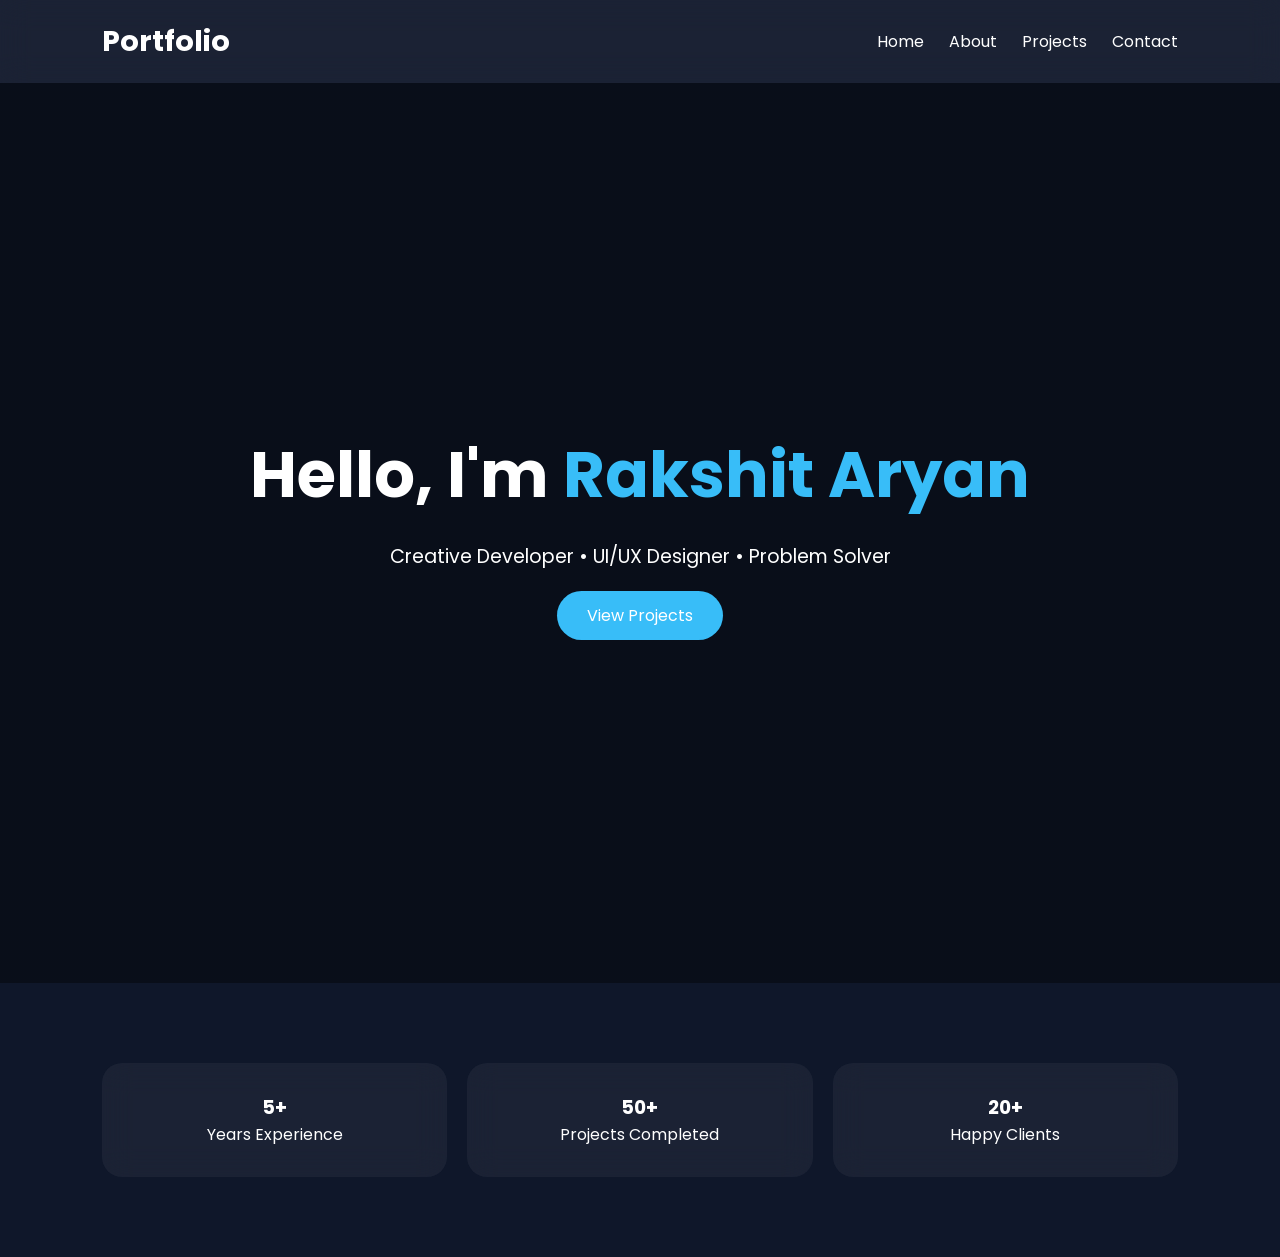
==== index.html @ 7a0fcf15 "Initial portfolio website" ====
<!DOCTYPE html>
<html lang="en">
<head>
    <meta charset="UTF-8">
    <meta name="viewport" content="width=device-width, initial-scale=1.0">
    <title>John Doe | Portfolio</title>
    <link rel="stylesheet" href="style.css">
    <link rel="preconnect" href="https://fonts.googleapis.com">
    <link href="https://fonts.googleapis.com/css2?family=Poppins:wght@300;400;500;600;700&display=swap" rel="stylesheet">
</head>

<body>

<header>
    <nav class="navbar">
        <div class="logo">Portfolio</div>

        <ul class="nav-links">
            <li><a href="index.html">Home</a></li>
            <li><a href="about.html">About</a></li>
            <li><a href="projects.html">Projects</a></li>
            <li><a href="contact.html">Contact</a></li>
        </ul>

        <div class="hamburger">
            <span></span>
            <span></span>
            <span></span>
        </div>
    </nav>
</header>

<section class="hero">
    <div class="hero-content">
        <h1>Hello, I'm <span>Rakshit Aryan</span></h1>
        <p>Creative Developer • UI/UX Designer • Problem Solver</p>
        <a href="projects.html" class="btn">View Projects</a>
    </div>
</section>

<section class="highlights">
    <div class="card">
        <h3>5+</h3>
        <p>Years Experience</p>
    </div>

    <div class="card">
        <h3>50+</h3>
        <p>Projects Completed</p>
    </div>

    <div class="card">
        <h3>20+</h3>
        <p>Happy Clients</p>
    </div>
</section>

<script src="script.js"></script>
</body>
</html>
---- style.css ----
*{
    margin:0;
    padding:0;
    box-sizing:border-box;
    font-family:'Poppins',sans-serif;
}

body{
    background:#0f172a;
    color:white;
}

.navbar{
    display:flex;
    justify-content:space-between;
    align-items:center;
    padding:20px 8%;
    background:rgba(255,255,255,0.05);
    backdrop-filter:blur(15px);
    position:sticky;
    top:0;
}

.logo{
    font-size:1.8rem;
    font-weight:700;
}

.nav-links{
    display:flex;
    list-style:none;
    gap:25px;
}

.nav-links a{
    text-decoration:none;
    color:white;
    transition:.3s;
}

.nav-links a:hover{
    color:#38bdf8;
}

.hero{
    height:100vh;
    display:flex;
    justify-content:center;
    align-items:center;
    text-align:center;
    padding:20px;
    background:
            linear-gradient(rgba(0,0,0,.4),rgba(0,0,0,.4)),
            url("https://images.unsplash.com/photo-1498050108023-c5249f4df085");
    background-size:cover;
    background-position:center;
}

.hero h1{
    font-size:4rem;
}

.hero span{
    color:#38bdf8;
}

.hero p{
    margin:20px 0;
    font-size:1.2rem;
}

.btn{
    display:inline-block;
    padding:12px 30px;
    background:#38bdf8;
    color:white;
    border-radius:30px;
    text-decoration:none;
    transition:.3s;
}

.btn:hover{
    transform:translateY(-3px);
}

.highlights{
    display:grid;
    grid-template-columns:repeat(auto-fit,minmax(250px,1fr));
    gap:20px;
    padding:80px 8%;
}

.card{
    background:rgba(255,255,255,.05);
    padding:30px;
    border-radius:20px;
    text-align:center;
    backdrop-filter:blur(15px);
}

.page-section{
    padding:100px 8%;
}

.about-container{
    display:grid;
    grid-template-columns:repeat(auto-fit,minmax(300px,1fr));
    gap:40px;
    margin-top:40px;
}

.projects-grid{
    display:grid;
    grid-template-columns:repeat(auto-fit,minmax(300px,1fr));
    gap:25px;
    margin-top:40px;
}

.project-card{
    background:rgba(255,255,255,.05);
    padding:30px;
    border-radius:20px;
    transition:.3s;
}

.project-card:hover{
    transform:translateY(-10px);
}

.contact-form{
    max-width:600px;
    margin:auto;
    display:flex;
    flex-direction:column;
    gap:20px;
}

.contact-form input,
.contact-form textarea{
    padding:15px;
    border:none;
    border-radius:10px;
    outline:none;
}

.contact-form textarea{
    height:150px;
    resize:none;
}

.hamburger{
    display:none;
    flex-direction:column;
    cursor:pointer;
    gap:5px;
}

.hamburger span{
    width:25px;
    height:3px;
    background:white;
}

@media(max-width:768px){

    .nav-links{
        display:none;
    }

    .hamburger{
        display:flex;
    }

    .hero h1{
        font-size:2.5rem;
    }
}
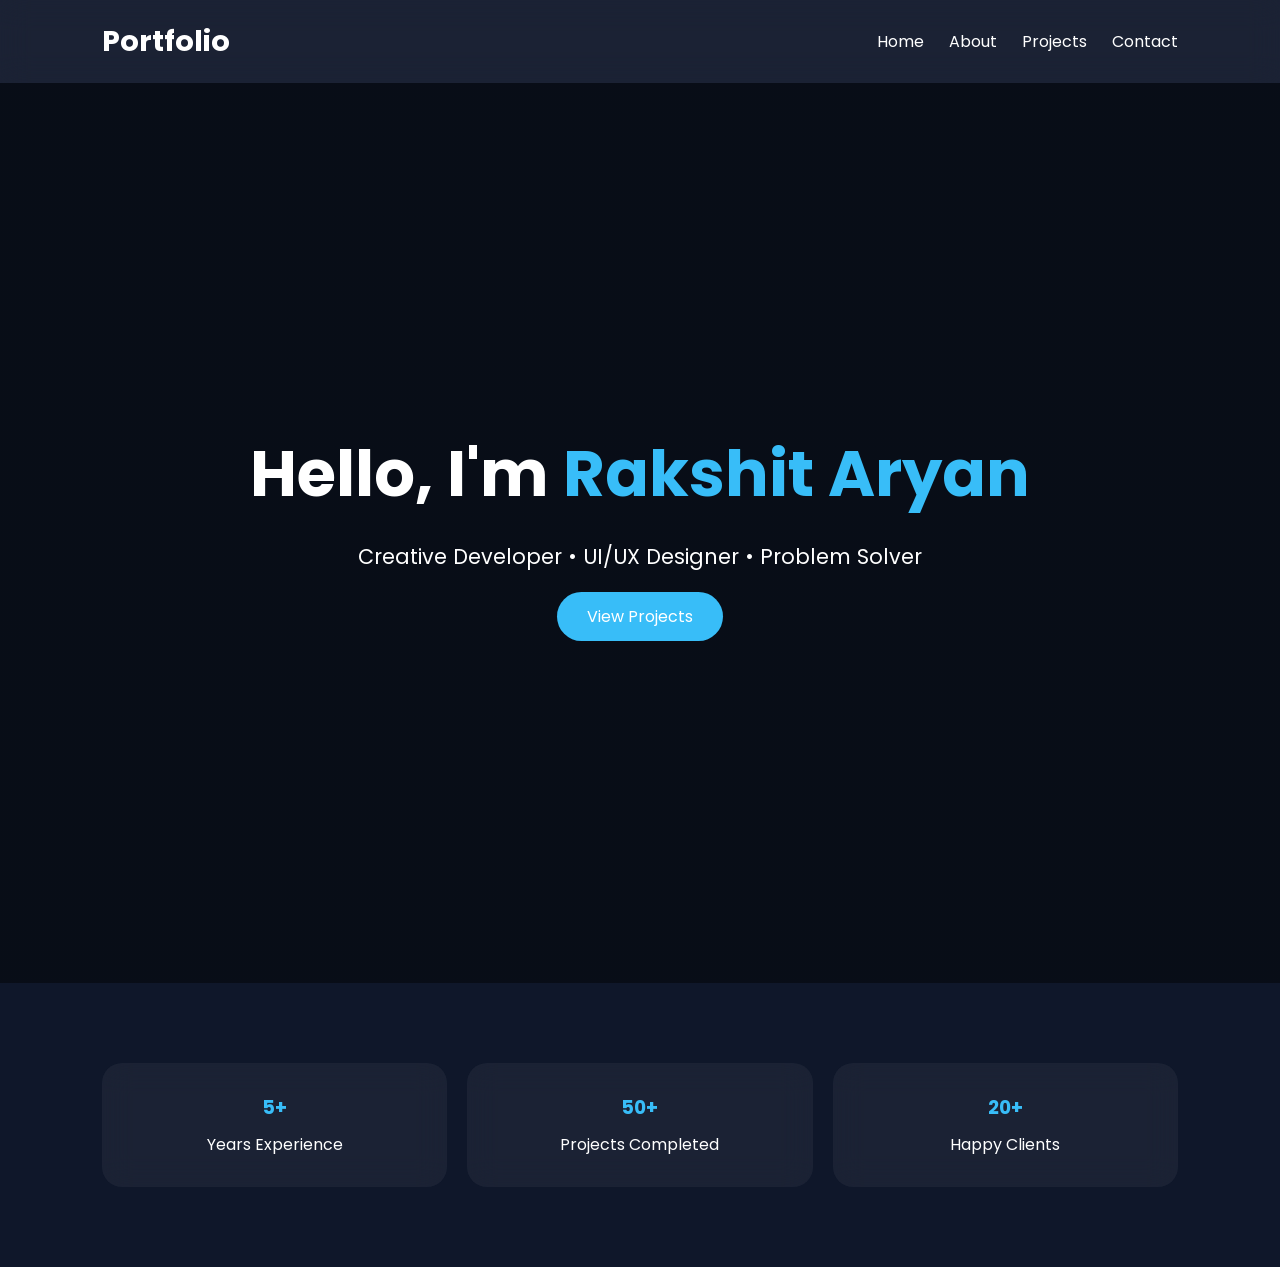
==== commit be2e24db: "Improve styling and mobile navigation" ====
--- a/index.html
+++ b/index.html
@@ -3,7 +3,7 @@
 <head>
     <meta charset="UTF-8">
     <meta name="viewport" content="width=device-width, initial-scale=1.0">
-    <title>John Doe | Portfolio</title>
+    <title>Rakshit Aryan | Portfolio</title>
     <link rel="stylesheet" href="style.css">
     <link rel="preconnect" href="https://fonts.googleapis.com">
     <link href="https://fonts.googleapis.com/css2?family=Poppins:wght@300;400;500;600;700&display=swap" rel="stylesheet">
@@ -13,6 +13,7 @@
 
 <header>
     <nav class="navbar">
+
         <div class="logo">Portfolio</div>
 
         <ul class="nav-links">
@@ -27,6 +28,7 @@
             <span></span>
             <span></span>
         </div>
+
     </nav>
 </header>
 
--- a/style.css
+++ b/style.css
@@ -9,6 +9,10 @@
     background:#0f172a;
     color:white;
 }
+
+/* =========================
+   NAVBAR
+========================= */
 
 .navbar{
     display:flex;
@@ -19,6 +23,7 @@
     backdrop-filter:blur(15px);
     position:sticky;
     top:0;
+    z-index:1000;
 }
 
 .logo{
@@ -42,20 +47,34 @@
     color:#38bdf8;
 }
 
+/* =========================
+   HERO SECTION (HOME)
+========================= */
+
 .hero{
     height:100vh;
+
     display:flex;
     justify-content:center;
     align-items:center;
     text-align:center;
     padding:20px;
+
     background:
-            linear-gradient(rgba(0,0,0,.4),rgba(0,0,0,.4)),
+            linear-gradient(
+                    rgba(0,0,0,.45),
+                    rgba(0,0,0,.45)
+            ),
             url("https://images.unsplash.com/photo-1498050108023-c5249f4df085");
+
     background-size:cover;
     background-position:center;
 }
 
+.hero-content{
+    max-width:900px;
+}
+
 .hero h1{
     font-size:4rem;
 }
@@ -66,8 +85,12 @@
 
 .hero p{
     margin:20px 0;
-    font-size:1.2rem;
-}
+    font-size:1.3rem;
+}
+
+/* =========================
+   BUTTONS
+========================= */
 
 .btn{
     display:inline-block;
@@ -82,6 +105,39 @@
 .btn:hover{
     transform:translateY(-3px);
 }
+
+/* =========================
+   PAGE HERO
+========================= */
+
+.page-hero{
+    height:40vh;
+
+    background:
+            linear-gradient(
+                    rgba(0,0,0,.55),
+                    rgba(0,0,0,.55)
+            ),
+            url("https://images.unsplash.com/photo-1498050108023-c5249f4df085");
+
+    background-size:cover;
+    background-position:center;
+
+    display:flex;
+    justify-content:center;
+    align-items:center;
+
+    text-align:center;
+}
+
+.page-hero-content h1{
+    font-size:3rem;
+    color:white;
+}
+
+/* =========================
+   HIGHLIGHTS
+========================= */
 
 .highlights{
     display:grid;
@@ -98,16 +154,45 @@
     backdrop-filter:blur(15px);
 }
 
+.card h3{
+    margin-bottom:10px;
+    color:#38bdf8;
+}
+
+/* =========================
+   PAGE SECTIONS
+========================= */
+
 .page-section{
     padding:100px 8%;
 }
+
+.page-section h1{
+    margin-bottom:40px;
+    font-size:3rem;
+}
+
+/* =========================
+   ABOUT
+========================= */
 
 .about-container{
     display:grid;
     grid-template-columns:repeat(auto-fit,minmax(300px,1fr));
-    gap:40px;
-    margin-top:40px;
-}
+    gap:50px;
+}
+
+.about-container h2{
+    margin-bottom:15px;
+}
+
+.about-container ul{
+    padding-left:20px;
+}
+
+/* =========================
+   PROJECTS
+========================= */
 
 .projects-grid{
     display:grid;
@@ -121,15 +206,86 @@
     padding:30px;
     border-radius:20px;
     transition:.3s;
+    backdrop-filter:blur(10px);
 }
 
 .project-card:hover{
     transform:translateY(-10px);
 }
 
+.project-card h3{
+    margin-bottom:10px;
+}
+
+/* =========================
+   CONTACT SECTION
+========================= */
+
+.contact-section{
+    padding:100px 8%;
+}
+
+.contact-container{
+    width:100%;
+    max-width:850px;
+    margin:auto;
+}
+
+.contact-title{
+    text-align:center;
+    font-size:3rem;
+    margin-bottom:40px;
+}
+
+.contact-card{
+    background:rgba(255,255,255,0.05);
+    backdrop-filter:blur(15px);
+    border-radius:24px;
+    padding:50px;
+    text-align:center;
+    box-shadow:0 10px 40px rgba(0,0,0,0.25);
+}
+
+.contact-card h2{
+    font-size:2rem;
+    margin-bottom:15px;
+}
+
+.email{
+    font-size:1.1rem;
+    margin-bottom:25px;
+}
+
+.email i{
+    margin-right:10px;
+    color:#38bdf8;
+}
+
+.description{
+    line-height:1.8;
+    color:#d1d5db;
+    margin-bottom:35px;
+}
+
+.social-links{
+    display:flex;
+    justify-content:center;
+    gap:30px;
+    margin-bottom:40px;
+}
+
+.social-links a{
+    color:white;
+    font-size:2.5rem;
+    transition:.3s;
+}
+
+.social-links a:hover{
+    color:#38bdf8;
+    transform:translateY(-5px);
+}
+
 .contact-form{
-    max-width:600px;
-    margin:auto;
     display:flex;
     flex-direction:column;
     gap:20px;
@@ -137,10 +293,12 @@
 
 .contact-form input,
 .contact-form textarea{
+    width:100%;
     padding:15px;
     border:none;
-    border-radius:10px;
+    border-radius:12px;
     outline:none;
+    font-size:1rem;
 }
 
 .contact-form textarea{
@@ -148,11 +306,30 @@
     resize:none;
 }
 
+.send-btn{
+    background:#38bdf8;
+    color:white;
+    border:none;
+    padding:15px;
+    border-radius:30px;
+    font-size:1rem;
+    cursor:pointer;
+    transition:.3s;
+}
+
+.send-btn:hover{
+    transform:translateY(-3px);
+}
+
+/* =========================
+   HAMBURGER MENU
+========================= */
+
 .hamburger{
     display:none;
     flex-direction:column;
+    gap:5px;
     cursor:pointer;
-    gap:5px;
 }
 
 .hamburger span{
@@ -161,17 +338,49 @@
     background:white;
 }
 
+/* =========================
+   MOBILE RESPONSIVE
+========================= */
+
 @media(max-width:768px){
+
+    .hero h1{
+        font-size:2.5rem;
+    }
+
+    .page-hero-content h1{
+        font-size:2rem;
+    }
+
+    .contact-card{
+        padding:30px 20px;
+    }
+
+    .contact-title{
+        font-size:2.2rem;
+    }
+
+    .social-links a{
+        font-size:2rem;
+    }
+
+    .hamburger{
+        display:flex;
+    }
 
     .nav-links{
         display:none;
-    }
-
-    .hamburger{
+        position:absolute;
+        top:80px;
+        right:20px;
+        background:#111827;
+        flex-direction:column;
+        padding:20px;
+        border-radius:12px;
+        box-shadow:0 10px 30px rgba(0,0,0,.3);
+    }
+
+    .nav-links.active{
         display:flex;
     }
-
-    .hero h1{
-        font-size:2.5rem;
-    }
 }
